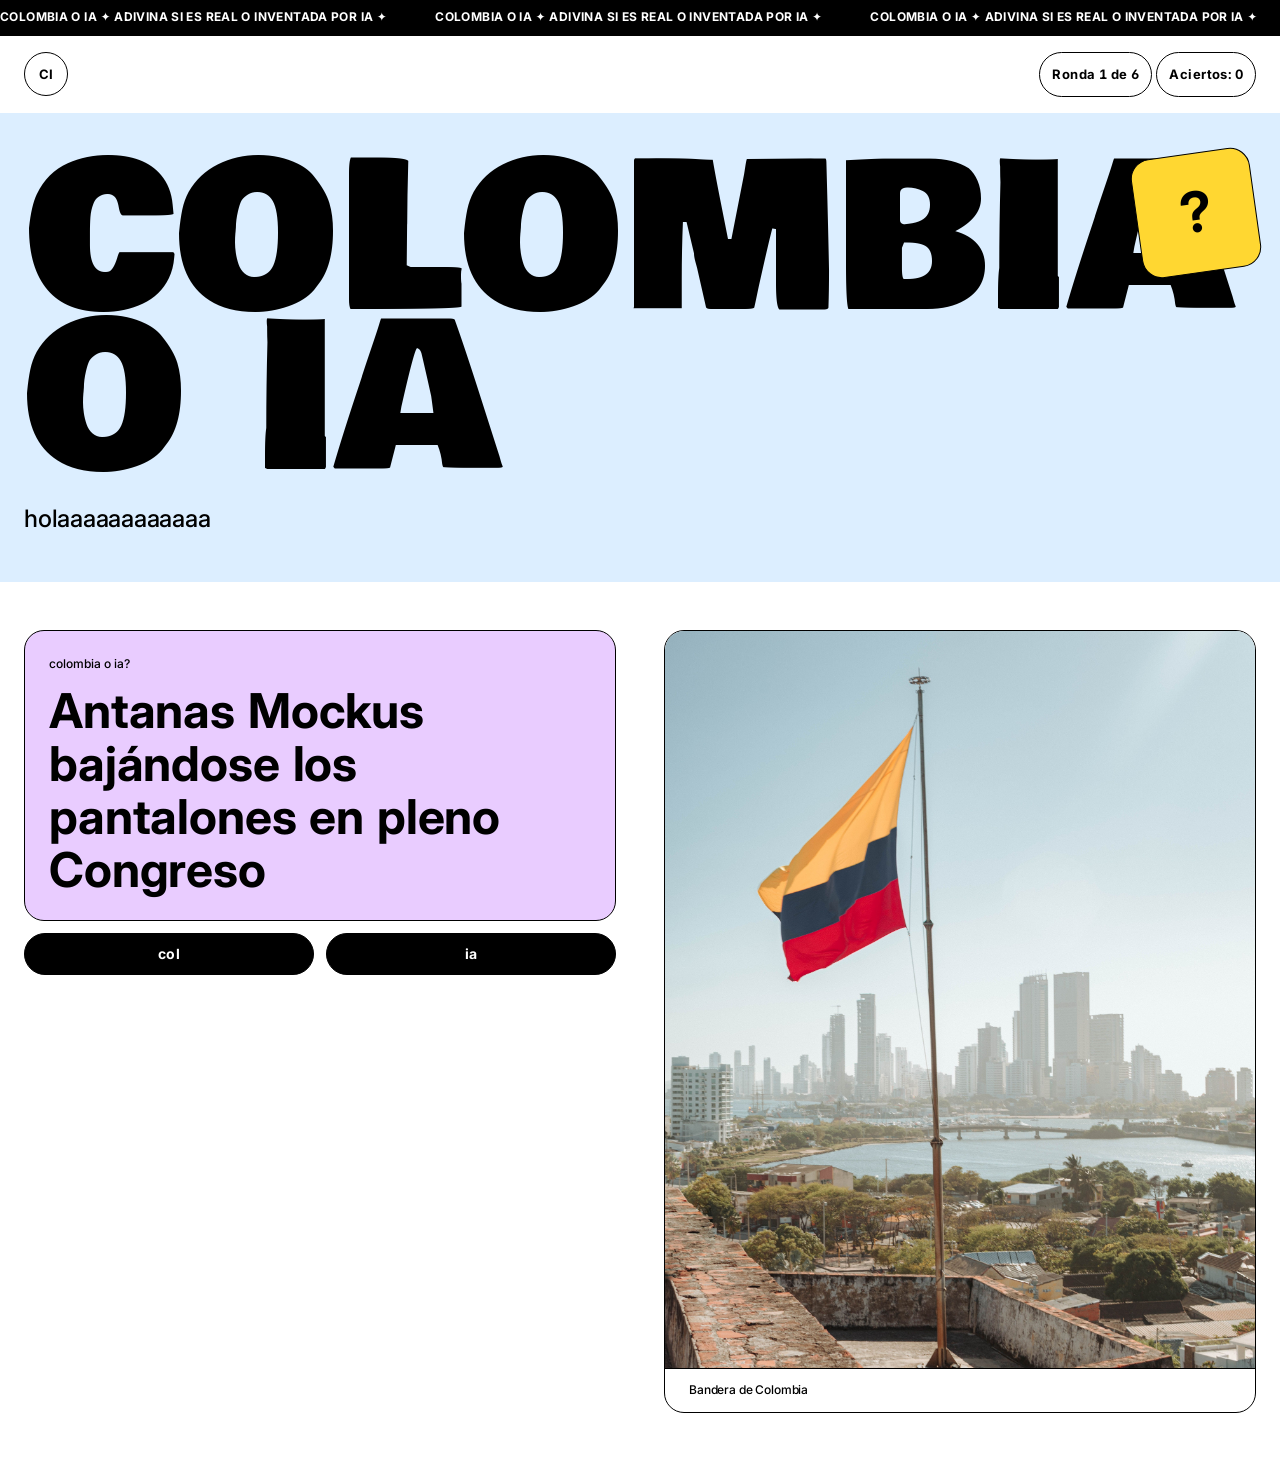
==== index.html @ ad731c67 "Install Vercel Web Analytics ## Vercel Web Analytics Implementation  Successfully configured Vercel " ====
<!DOCTYPE html>
<html lang="es">
  <head>
    <meta charset="UTF-8" />
    <meta name="viewport" content="width=device-width, initial-scale=1.0" />
    <title>Colombia o IA</title>
    <link rel="preconnect" href="https://fonts.googleapis.com" />
    <link rel="preconnect" href="https://fonts.gstatic.com" crossorigin />
    <link
      href="https://fonts.googleapis.com/css2?family=Bowlby+One&family=Inter:wght@500;700&display=swap"
      rel="stylesheet"
    />
    <link rel="stylesheet" href="styles.css" />
    <script>
      window.va = window.va || function () { (window.vaq = window.vaq || []).push(arguments); };
    </script>
    <script defer src="/_vercel/insights/script.js"></script>
  </head>
  <body>
    <div class="marquee" aria-hidden="true">
      <div class="marquee-pista">
        <span>Colombia o IA ✦ adivina si es real o inventada por IA ✦</span>
        <span>Colombia o IA ✦ adivina si es real o inventada por IA ✦</span>
        <span>Colombia o IA ✦ adivina si es real o inventada por IA ✦</span>
        <span>Colombia o IA ✦ adivina si es real o inventada por IA ✦</span>
        <span>Colombia o IA ✦ adivina si es real o inventada por IA ✦</span>
        <span>Colombia o IA ✦ adivina si es real o inventada por IA ✦</span>
        <span>Colombia o IA ✦ adivina si es real o inventada por IA ✦</span>
        <span>Colombia o IA ✦ adivina si es real o inventada por IA ✦</span>
      </div>
    </div>

    <header class="nav">
      <span class="logo" aria-hidden="true">CI</span>
      <div class="pastillas">
        <span id="ronda" class="pastilla">Ronda 1 de 6</span>
        <span id="aciertos" class="pastilla">Aciertos: 0</span>
      </div>
    </header>

    <section class="hero">
      <div class="hero-contenido">
        <span class="sticker moneda" aria-hidden="true">?</span>
        <h1 class="display">Colombia o IA</h1>
        <p class="tagline">holaaaaaaaaaaaa</p>
      </div>
    </section>

    <section class="juego">
      <div class="juego-contenido">
        <div class="columna-juego">
          <div class="tarjeta-frase" aria-live="polite">
            <p class="etiqueta">colombia o ia?</p>
            <p id="frase" class="frase"></p>
          </div>

          <div class="botones">
            <button type="button" data-respuesta="col">col</button>
            <button type="button" data-respuesta="ia">ia</button>
          </div>

          <p id="retroalimentacion" class="retroalimentacion" aria-live="polite"></p>

          <img
            class="imagen-fallo"
            src="soyunfracasado.jpg"
            alt="Personaje de dibujos animados caminando sobre un prado verde"
          />

          <button type="button" id="reiniciar" class="boton-principal" hidden>Jugar otra vez</button>
        </div>

        <figure class="tarjeta-foto">
          <img
            src="pexels-photo-15847154-4120609274.jpg"
            alt="Bandera de Colombia ondeando sobre una muralla de ladrillo, con edificios y la bahía al fondo"
            loading="lazy"
          />
          <figcaption>Bandera de Colombia</figcaption>
        </figure>
      </div>
    </section>

    <script src="game.js"></script>
  </body>
</html>
---- styles.css ----
/* Estilo según DESIGN.md (Slush): fondo pastel, pastillas con borde negro de 1px,
   tarjetas redondeadas de 20px, sin sombras ni gradientes. Display en Bowlby One
   (sustituto de Lateral 800). Texto en Inter (sustituto de Aeonik Pro). */

:root {
  --color-carbon: #000000;
  --color-paper-white: #ffffff;
  --color-sky-wash: #dceeff;
  --color-concrete-gray: #cccccc;
  --color-soft-mist: #e9e9e9;
  --color-mint-pop: #55db9c;
  --color-lavender: #e9ccff;
  --color-ember: #fb4903;
  --color-sunburst: #ffd731;

  --font-display: "Bowlby One", ui-sans-serif, system-ui, -apple-system, "Segoe UI", Roboto, sans-serif;
  --font-ui: "Inter", ui-sans-serif, system-ui, -apple-system, "Segoe UI", Roboto, sans-serif;

  --page-max-width: 1440px;
  --section-gap: 48px;
  --card-padding: 24px;
}

* {
  box-sizing: border-box;
}

body {
  margin: 0;
  font-family: var(--font-ui);
  font-weight: 500;
  font-size: 15px;
  line-height: 1.39;
  letter-spacing: -0.01em;
  color: var(--color-carbon);
  background: var(--color-paper-white);
  font-feature-settings: "ss01" on, "tnum";
}

/* ---- Marquesina ---- */

.marquee {
  overflow: hidden;
  background: var(--color-carbon);
  color: var(--color-paper-white);
  border-bottom: 1px solid var(--color-carbon);
}

.marquee-pista {
  display: inline-flex;
  white-space: nowrap;
  padding: 8px 0;
  font-size: 12px;
  font-weight: 700;
  line-height: 1.56;
  letter-spacing: 0.032em;
  text-transform: uppercase;
  animation: marquee 40s linear infinite;
}

.marquee-pista span {
  padding-right: 48px;
}

@keyframes marquee {
  from { transform: translateX(0); }
  to { transform: translateX(-50%); }
}

@media (prefers-reduced-motion: reduce) {
  .marquee-pista {
    animation: none;
  }
}

/* ---- Navegación ---- */

.nav {
  max-width: var(--page-max-width);
  margin: 0 auto;
  padding: 16px 24px;
  display: flex;
  justify-content: space-between;
  align-items: center;
  flex-wrap: wrap;
  gap: 12px;
}

.logo {
  display: grid;
  place-items: center;
  width: 44px;
  height: 44px;
  border: 1px solid var(--color-carbon);
  border-radius: 1600px;
  background: var(--color-paper-white);
  font-size: 13px;
  font-weight: 700;
  letter-spacing: 0.032em;
}

.pastillas {
  display: flex;
  flex-wrap: wrap;
  gap: 4px;
}

.pastilla {
  padding: 15px 12px;
  border: 1px solid var(--color-carbon);
  border-radius: 1600px;
  background: var(--color-paper-white);
  font-size: 13px;
  font-weight: 700;
  line-height: 1;
  letter-spacing: 0.032em;
}

/* ---- Hero ---- */

.hero {
  background: var(--color-sky-wash);
  padding: var(--section-gap) 24px;
}

.hero-contenido {
  position: relative;
  max-width: var(--page-max-width);
  margin: 0 auto;
}

.display {
  margin: 0;
  font-family: var(--font-display);
  font-weight: 400;
  font-size: clamp(64px, 16vw, 200px);
  line-height: 0.8;
  text-transform: uppercase;
  overflow-wrap: anywhere;
}

.tagline {
  margin: 24px 0 0;
  font-size: 24px;
  font-weight: 500;
  line-height: 1.2;
  letter-spacing: -0.01em;
}

/* Sticker: forma plana con borde negro de 1px */
.sticker {
  position: absolute;
  display: grid;
  place-items: center;
  border: 1px solid var(--color-carbon);
  border-radius: 20px;
  font-weight: 700;
}

.moneda {
  top: -8px;
  right: 0;
  width: 120px;
  height: 120px;
  background: var(--color-sunburst);
  font-size: 56px;
  transform: rotate(-8deg);
}

/* ---- Juego ---- */

.juego {
  background: var(--color-paper-white);
  padding: var(--section-gap) 24px;
}

.juego-contenido {
  max-width: var(--page-max-width);
  margin: 0 auto;
  display: grid;
  grid-template-columns: minmax(0, 1fr) minmax(0, 1fr);
  gap: var(--section-gap);
  align-items: start;
}

.columna-juego {
  display: flex;
  flex-direction: column;
  gap: 12px;
}

.tarjeta-frase {
  display: flex;
  flex-direction: column;
  justify-content: space-between;
  gap: 12px;
  min-height: 260px;
  padding: var(--card-padding);
  border: 1px solid var(--color-carbon);
  border-radius: 20px;
  background: var(--color-lavender);
}

.etiqueta {
  margin: 0;
  font-size: 12px;
  font-weight: 500;
  line-height: 1.56;
  letter-spacing: -0.01px;
}

.frase {
  margin: 0;
  font-size: clamp(30px, 4vw, 48px);
  font-weight: 700;
  line-height: 1.1;
  overflow-wrap: anywhere;
}

/* ---- Botones ---- */

.botones {
  display: flex;
  gap: 12px;
}

.botones button,
.boton-principal {
  flex: 1;
  padding: 10px 12px;
  border: 1px solid var(--color-carbon);
  border-radius: 1600px;
  background: var(--color-carbon);
  color: var(--color-paper-white);
  font: inherit;
  font-size: 14px;
  font-weight: 700;
  letter-spacing: 0.032em;
  cursor: pointer;
}

.botones button:hover:not(:disabled),
.boton-principal:hover {
  background: var(--color-paper-white);
  color: var(--color-carbon);
}

.botones button:disabled {
  background: var(--color-soft-mist);
  color: var(--color-carbon);
  cursor: not-allowed;
}

.botones button:focus-visible,
.boton-principal:focus-visible {
  outline: 2px solid var(--color-carbon);
  outline-offset: 3px;
}

/* ---- Retroalimentación: chips decorativos (sin verde como estado de éxito) ---- */

.retroalimentacion {
  align-self: center;
  margin: 0;
  padding: 12px 24px;
  border: 1px solid var(--color-carbon);
  border-radius: 1600px;
  font-size: 24px;
  font-weight: 700;
  line-height: 1.2;
  letter-spacing: 0.032em;
  text-align: center;
  overflow-wrap: anywhere;
}

.retroalimentacion:empty {
  display: none;
}

.retroalimentacion.ok {
  background: var(--color-mint-pop);
}

.retroalimentacion.ok::before {
  content: "✓ ";
}

.retroalimentacion.mal {
  background: var(--color-ember);
}

/* La imagen aparece debajo del texto solo cuando la respuesta es incorrecta */
.imagen-fallo {
  display: none;
  width: 100%;
  aspect-ratio: 16 / 9;
  object-fit: cover;
  border: 1px solid var(--color-carbon);
  border-radius: 20px;
}

.retroalimentacion.mal ~ .imagen-fallo {
  display: block;
}

.boton-principal {
  width: 100%;
  margin-top: 12px;
}

.boton-principal[hidden] {
  display: none;
}

/* ---- Foto ---- */

.tarjeta-foto {
  margin: 0;
  border: 1px solid var(--color-carbon);
  border-radius: 20px;
  overflow: hidden;
  background: var(--color-paper-white);
}

.tarjeta-foto img {
  display: block;
  width: 100%;
  aspect-ratio: 4 / 5;
  object-fit: cover;
  object-position: center 35%;
}

.tarjeta-foto figcaption {
  padding: 12px 24px;
  border-top: 1px solid var(--color-carbon);
  font-size: 12px;
  font-weight: 500;
  line-height: 1.56;
}

/* ---- Responsive ---- */

@media (max-width: 900px) {
  .juego-contenido {
    grid-template-columns: minmax(0, 1fr);
  }

  .tarjeta-foto img {
    aspect-ratio: 3 / 2;
  }
}

@media (max-width: 640px) {
  .moneda {
    width: 72px;
    height: 72px;
    font-size: 32px;
  }

  .tagline {
    font-size: 19px;
  }

  .botones {
    flex-direction: column;
  }
}
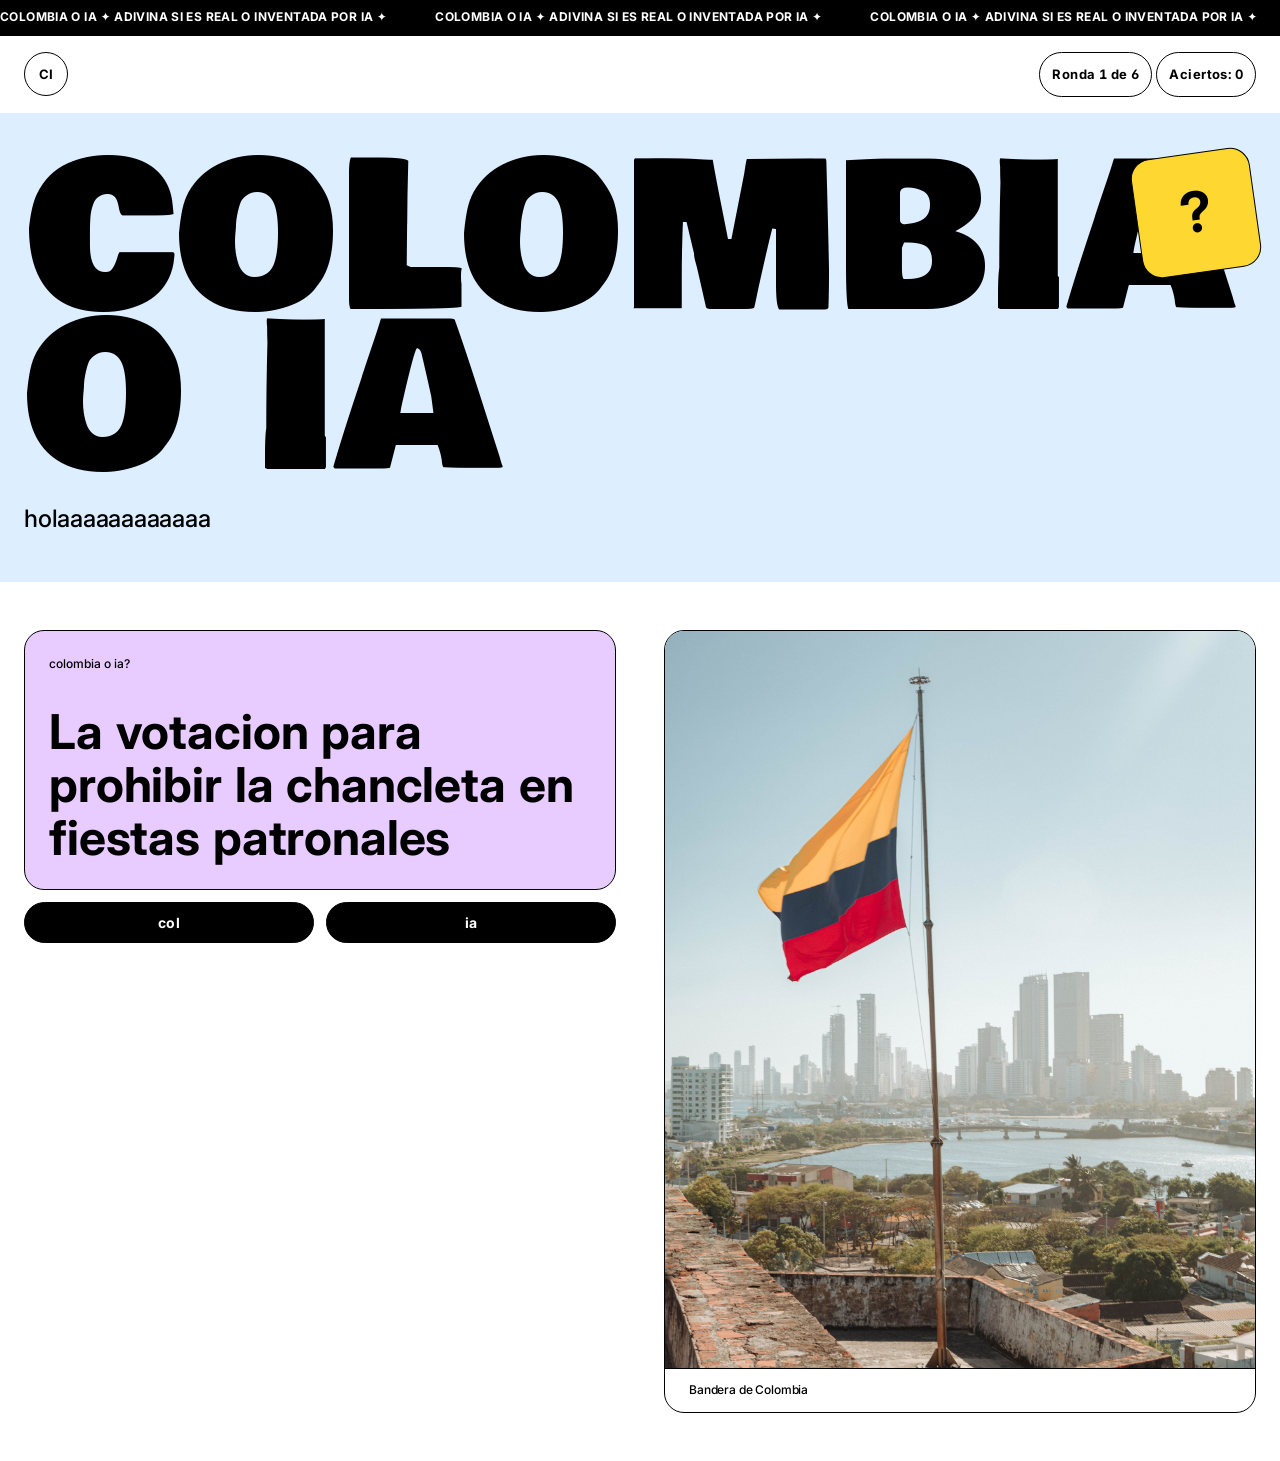
==== commit 024e8200: "Install Vercel Web Analytics Implemented Vercel Web Analytics Configuration ========================" ====
--- a/index.html
+++ b/index.html
@@ -14,7 +14,7 @@
     <script>
       window.va = window.va || function () { (window.vaq = window.vaq || []).push(arguments); };
     </script>
-    <script defer src="/_vercel/insights/script.js"></script>
+    <script defer src="https://cdn.vercel-insights.com/v1/script.js"></script>
   </head>
   <body>
     <div class="marquee" aria-hidden="true">
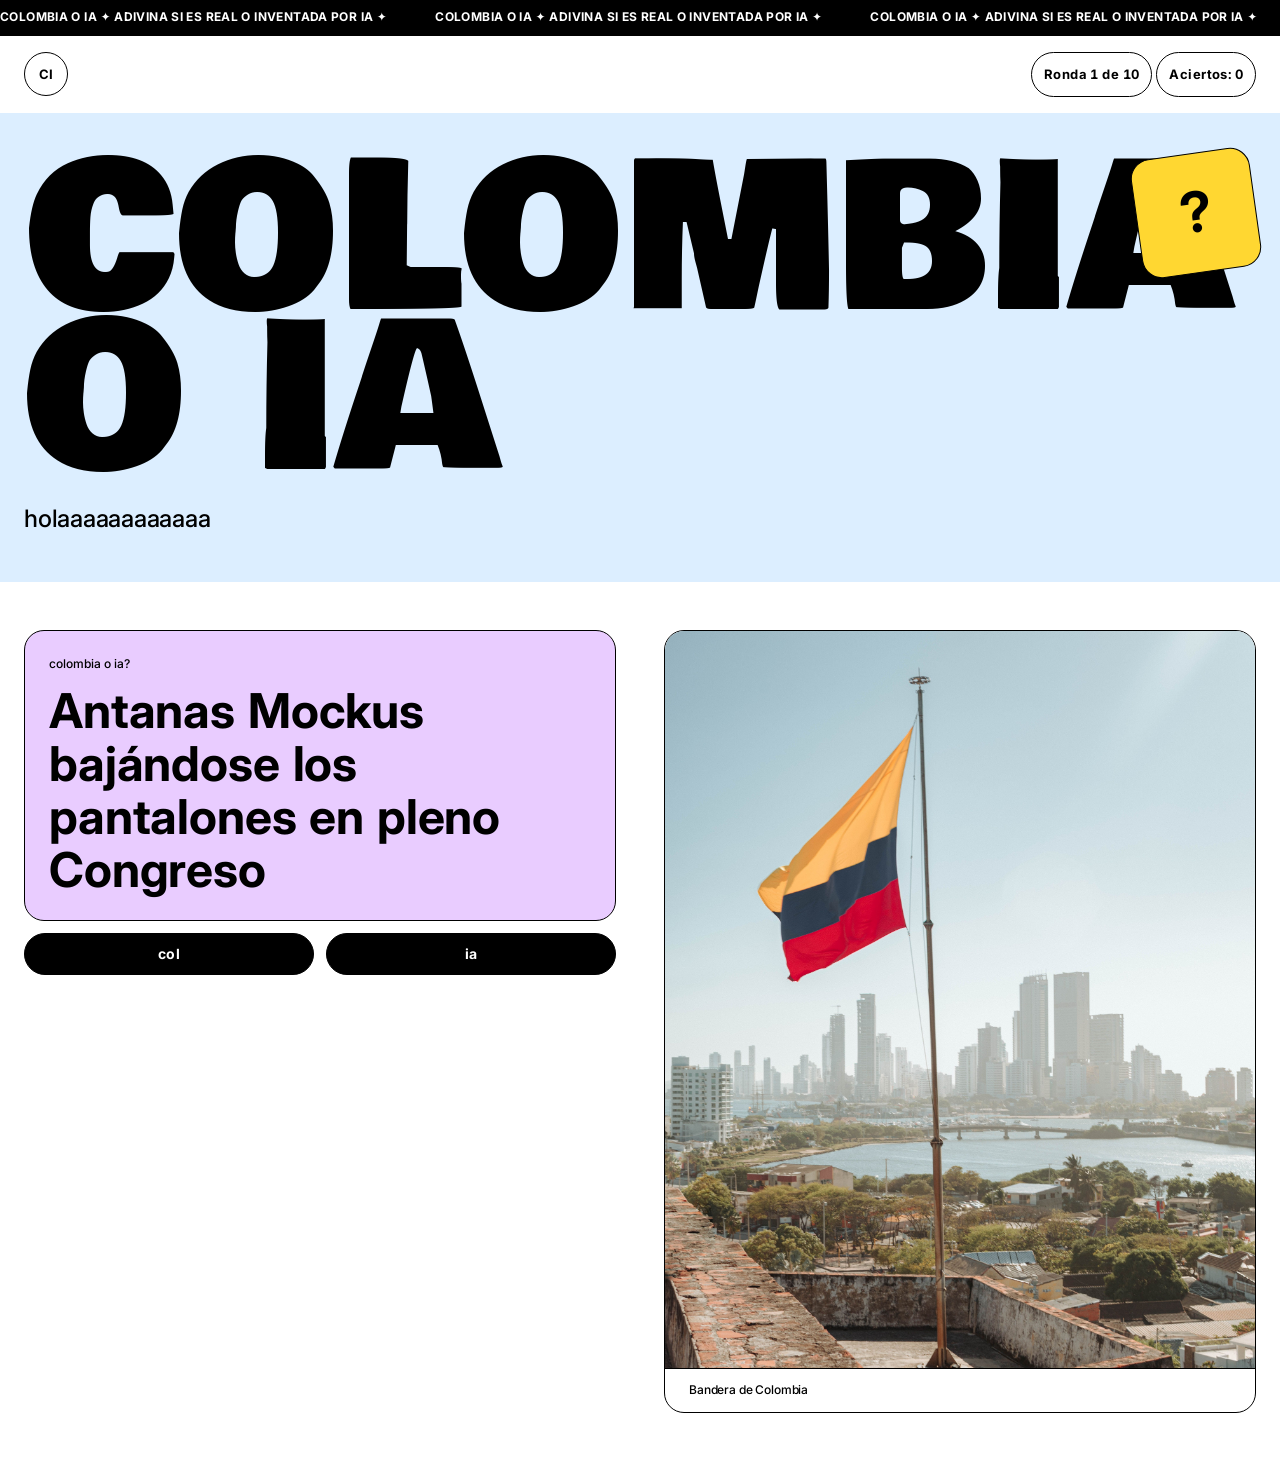
==== commit a26dd6a2: "agregar imagen para respuestas correctas" ====
--- a/index.html
+++ b/index.html
@@ -14,7 +14,7 @@
     <script>
       window.va = window.va || function () { (window.vaq = window.vaq || []).push(arguments); };
     </script>
-    <script defer src="https://cdn.vercel-insights.com/v1/script.js"></script>
+    <script defer src="/_vercel/insights/script.js"></script>
   </head>
   <body>
     <div class="marquee" aria-hidden="true">
@@ -66,6 +66,11 @@
             src="soyunfracasado.jpg"
             alt="Personaje de dibujos animados caminando sobre un prado verde"
           />
+          <img 
+            class="imagen-acierto"
+            src="bravo.jpg"
+            alt="Cuphead bravo cartel"
+            />
 
           <button type="button" id="reiniciar" class="boton-principal" hidden>Jugar otra vez</button>
         </div>
--- a/styles.css
+++ b/styles.css
@@ -290,7 +290,8 @@
 }
 
 /* La imagen aparece debajo del texto solo cuando la respuesta es incorrecta */
-.imagen-fallo {
+.imagen-fallo,
+.imagen-acierto {
   display: none;
   width: 100%;
   aspect-ratio: 16 / 9;
@@ -299,7 +300,8 @@
   border-radius: 20px;
 }
 
-.retroalimentacion.mal ~ .imagen-fallo {
+.retroalimentacion.mal ~ .imagen-fallo,
+.retroalimentacion.ok ~ .imagen-acierto {
   display: block;
 }
 
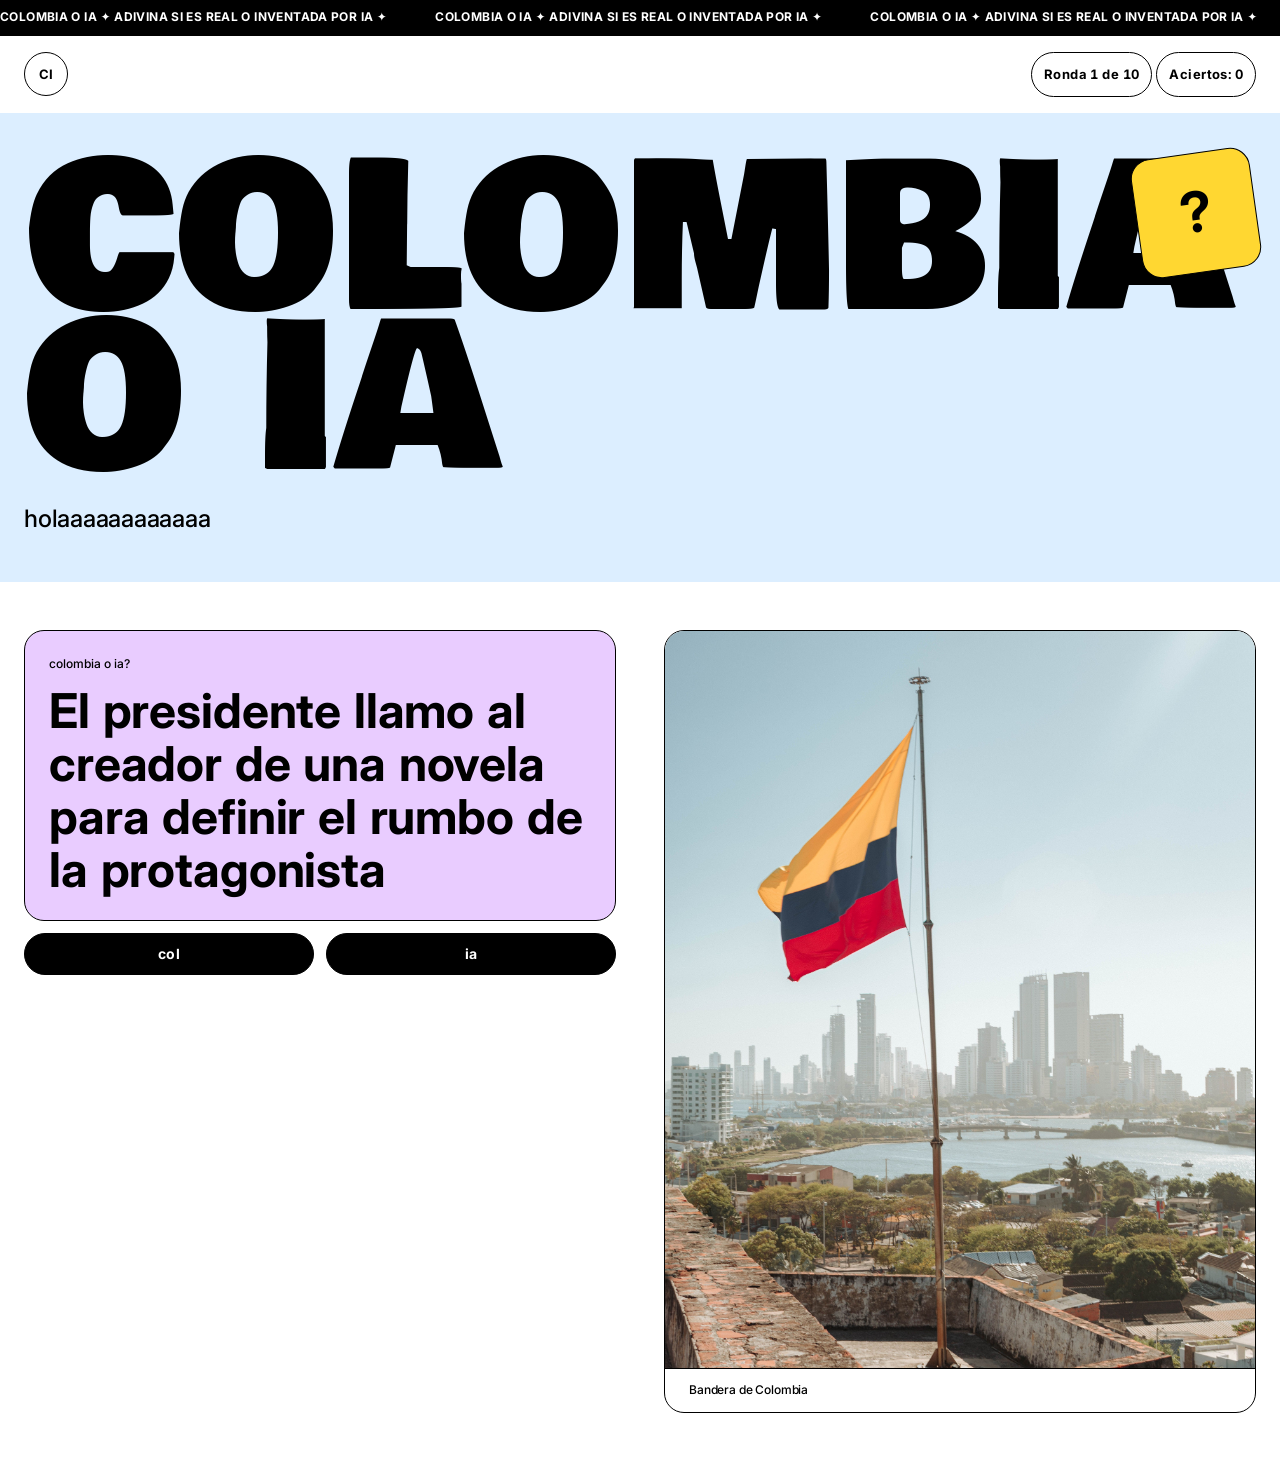
==== commit 28b673f4: "SEO executing" ====
--- a/index.html
+++ b/index.html
@@ -4,6 +4,40 @@
     <meta charset="UTF-8" />
     <meta name="viewport" content="width=device-width, initial-scale=1.0" />
     <title>Colombia o IA</title>
+    <meta
+      name="description"
+      content="Juego de trivia sobre Colombia: lee una frase y adivina si es real o si la inventó una inteligencia artificial.
+6 rondas, ¿cuántas aciertas?"
+    />
+    <meta name="robots" content="index, follow" />
+    <link rel="canonical" href="https://colombia-o-ia.vercel.app/" />
+
+    <meta property="og:type" content="website" />
+    <meta property="og:site_name" content="Colombia o IA" />
+    <meta property="og:title" content="Colombia o IA: adivina si es real o inventado por IA" />
+    <meta
+      property="og:description"
+      content="Lee una frase sobre Colombia y adivina si es real o si la inventó una IA. 6 rondas."
+    />
+    <meta property="og:url" content="https://colombia-o-ia.vercel.app/" />
+    <meta property="og:image" content="https://colombia-o-ia.vercel.app/bravo.jpg" />
+    <meta property="og:locale" content="es_CO" />
+    <meta name="twitter:card" content="summary_large_image" />
+
+    <script type="application/ld+json">
+      {
+        "@context": "https://schema.org",
+        "@type": "WebApplication",
+        "name": "Colombia o IA",
+        "description": "Juego de trivia sobre Colombia: adivina si cada frase es real o fue inventada por una inteligencia arti
+ficial.",
+        "url": "https://colombia-o-ia.vercel.app/",
+        "applicationCategory": "GameApplication",
+        "operatingSystem": "Any",
+        "inLanguage": "es",
+        "offers": { "@type": "Offer", "price": "0", "priceCurrency": "COP" }
+      }
+    </script>
     <link rel="preconnect" href="https://fonts.googleapis.com" />
     <link rel="preconnect" href="https://fonts.gstatic.com" crossorigin />
     <link
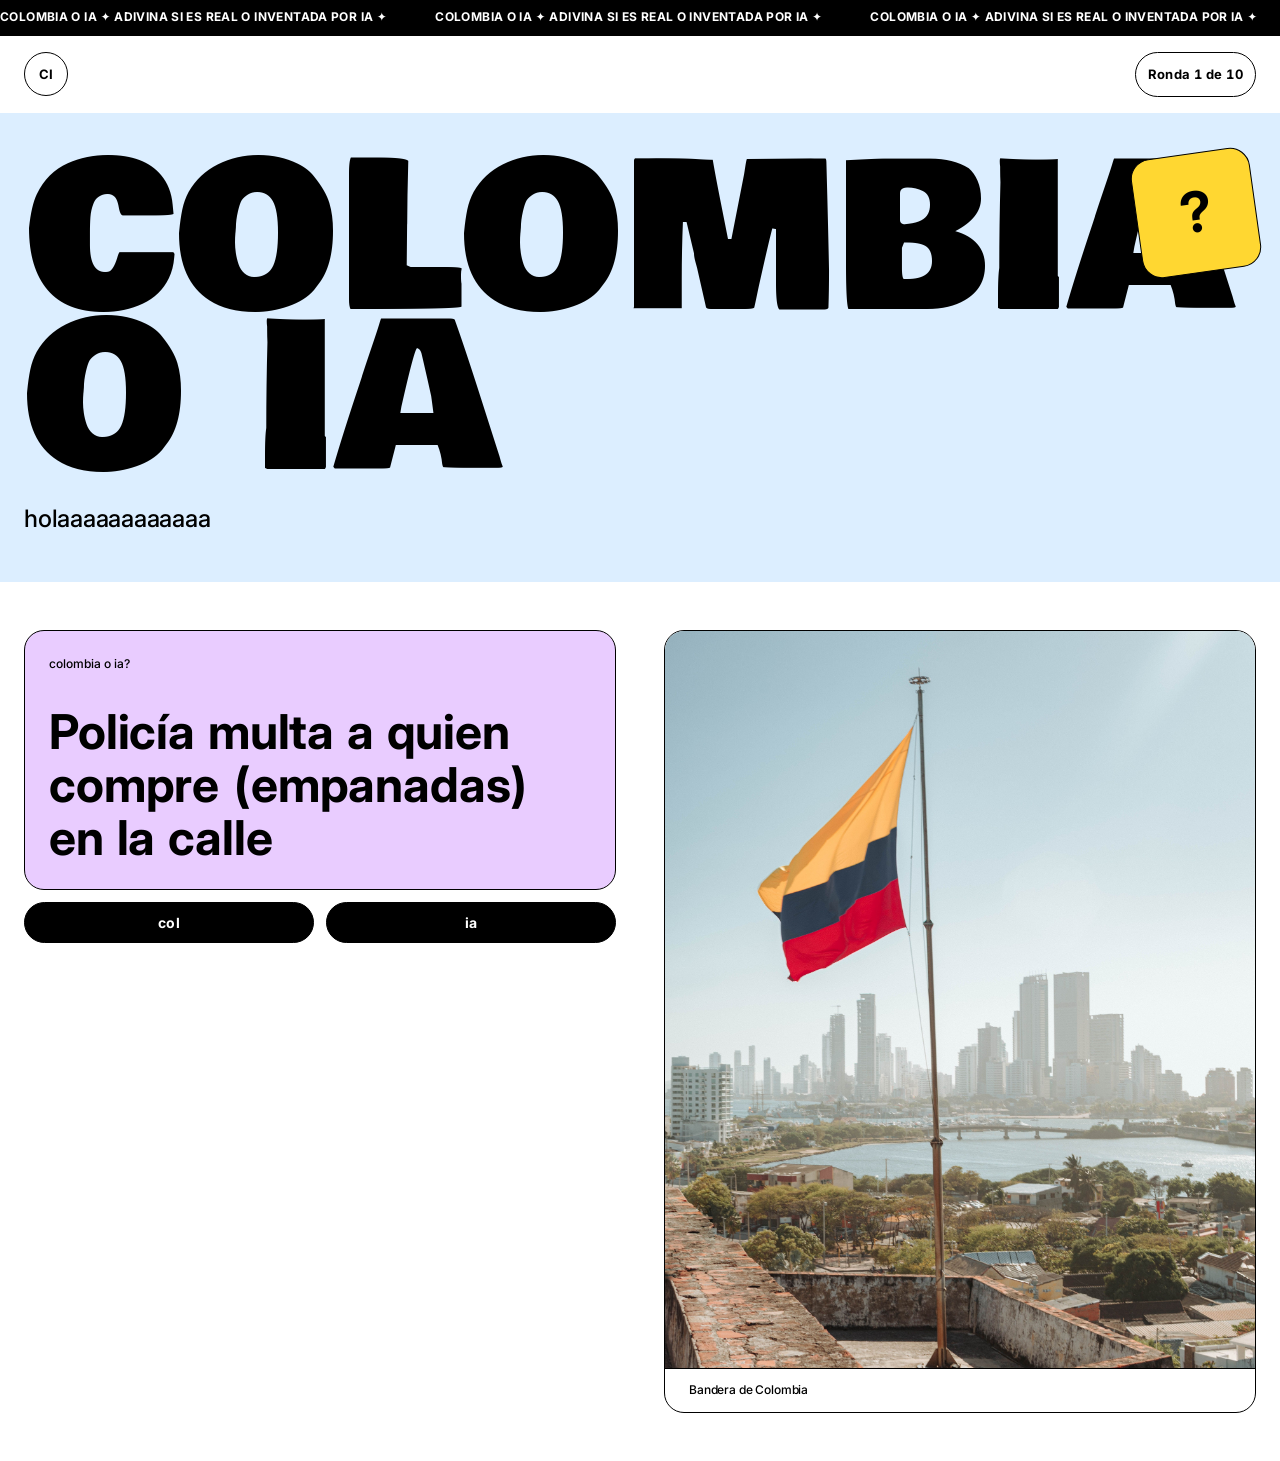
==== commit 50457630: "quitar el contador de Aciertos" ====
--- a/index.html
+++ b/index.html
@@ -68,7 +68,7 @@
       <span class="logo" aria-hidden="true">CI</span>
       <div class="pastillas">
         <span id="ronda" class="pastilla">Ronda 1 de 6</span>
-        <span id="aciertos" class="pastilla">Aciertos: 0</span>
+         <!-- <span id="aciertos" class="pastilla">Aciertos: 0</span> -->
       </div>
     </header>
 
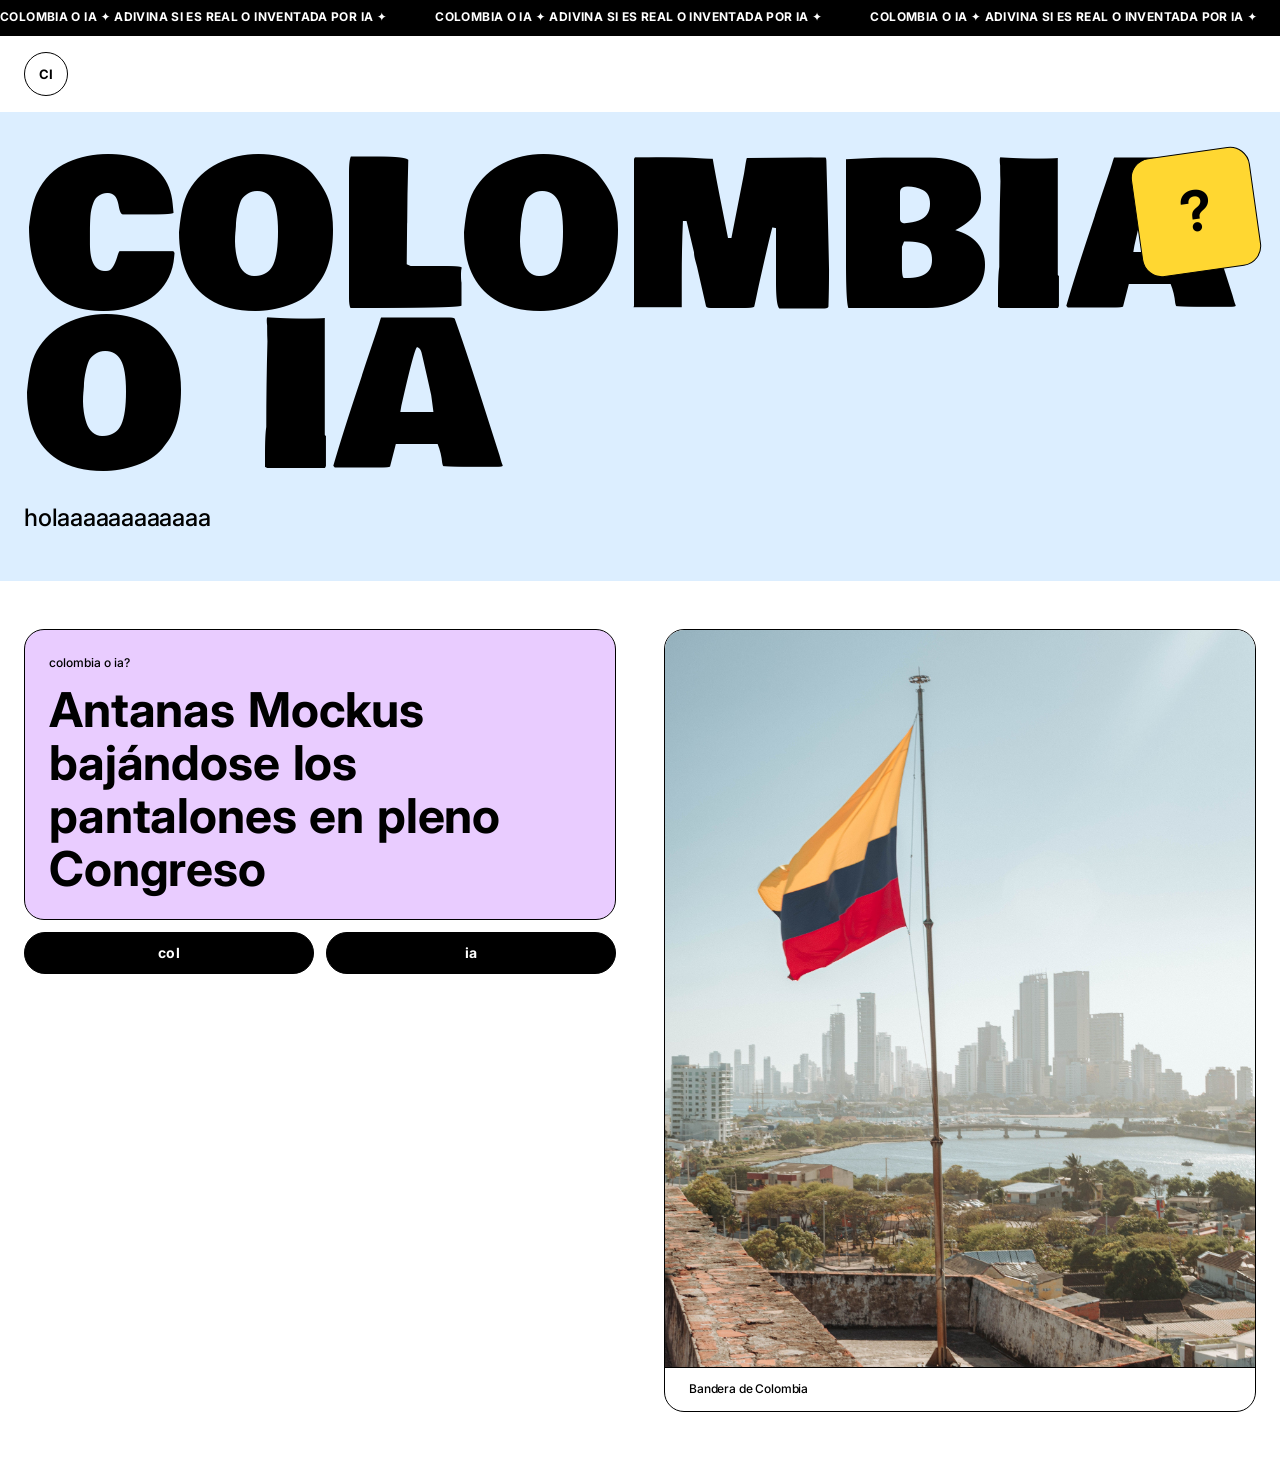
==== commit dcd839bd: "eliminar ui rondas" ====
--- a/index.html
+++ b/index.html
@@ -67,8 +67,8 @@
     <header class="nav">
       <span class="logo" aria-hidden="true">CI</span>
       <div class="pastillas">
-        <span id="ronda" class="pastilla">Ronda 1 de 6</span>
-         <!-- <span id="aciertos" class="pastilla">Aciertos: 0</span> -->
+        <!--<span id="ronda" class="pastilla">Ronda 1 de 6</span>
+          <span id="aciertos" class="pastilla">Aciertos: 0</span> -->
       </div>
     </header>
 
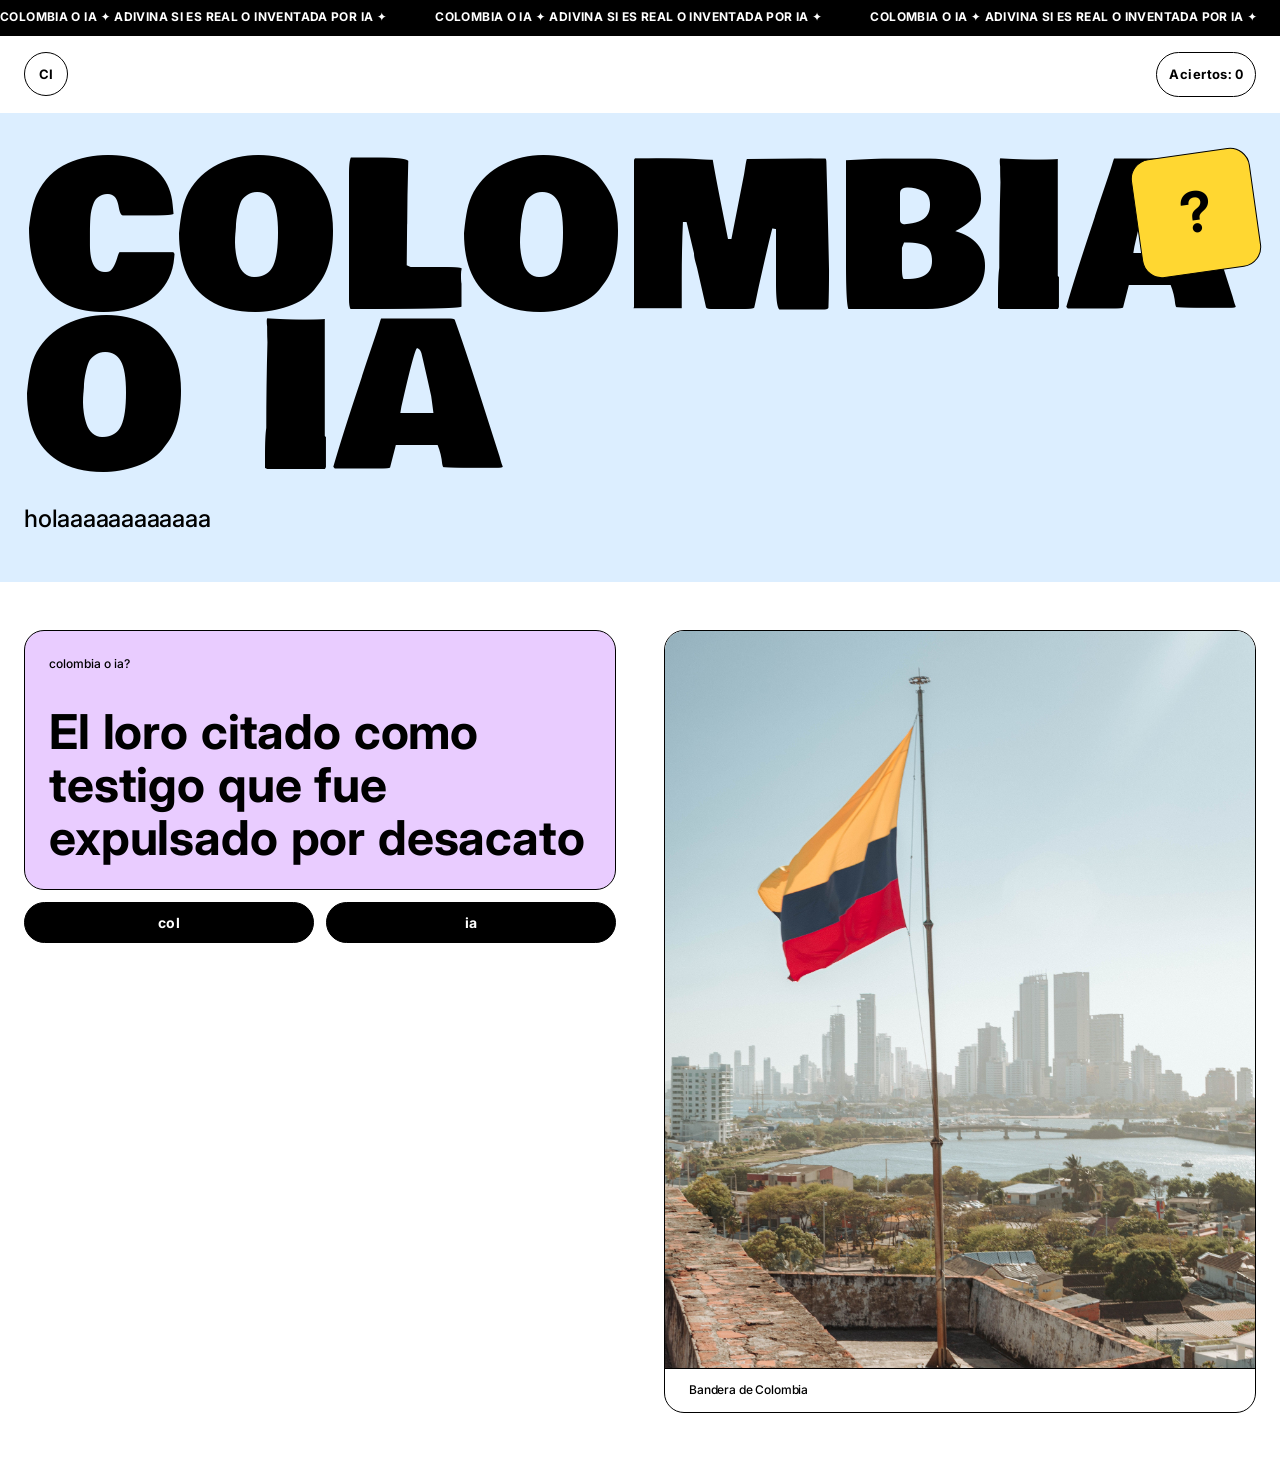
==== commit f96b25fd: "adicion de aciertos" ====
--- a/index.html
+++ b/index.html
@@ -67,8 +67,8 @@
     <header class="nav">
       <span class="logo" aria-hidden="true">CI</span>
       <div class="pastillas">
-        <!--<span id="ronda" class="pastilla">Ronda 1 de 6</span>
-          <span id="aciertos" class="pastilla">Aciertos: 0</span> -->
+        <!--<span id="ronda" class="pastilla">Ronda 1 de 6</span> -->
+          <span id="aciertos" class="pastilla">Aciertos: 0</span> 
       </div>
     </header>
 
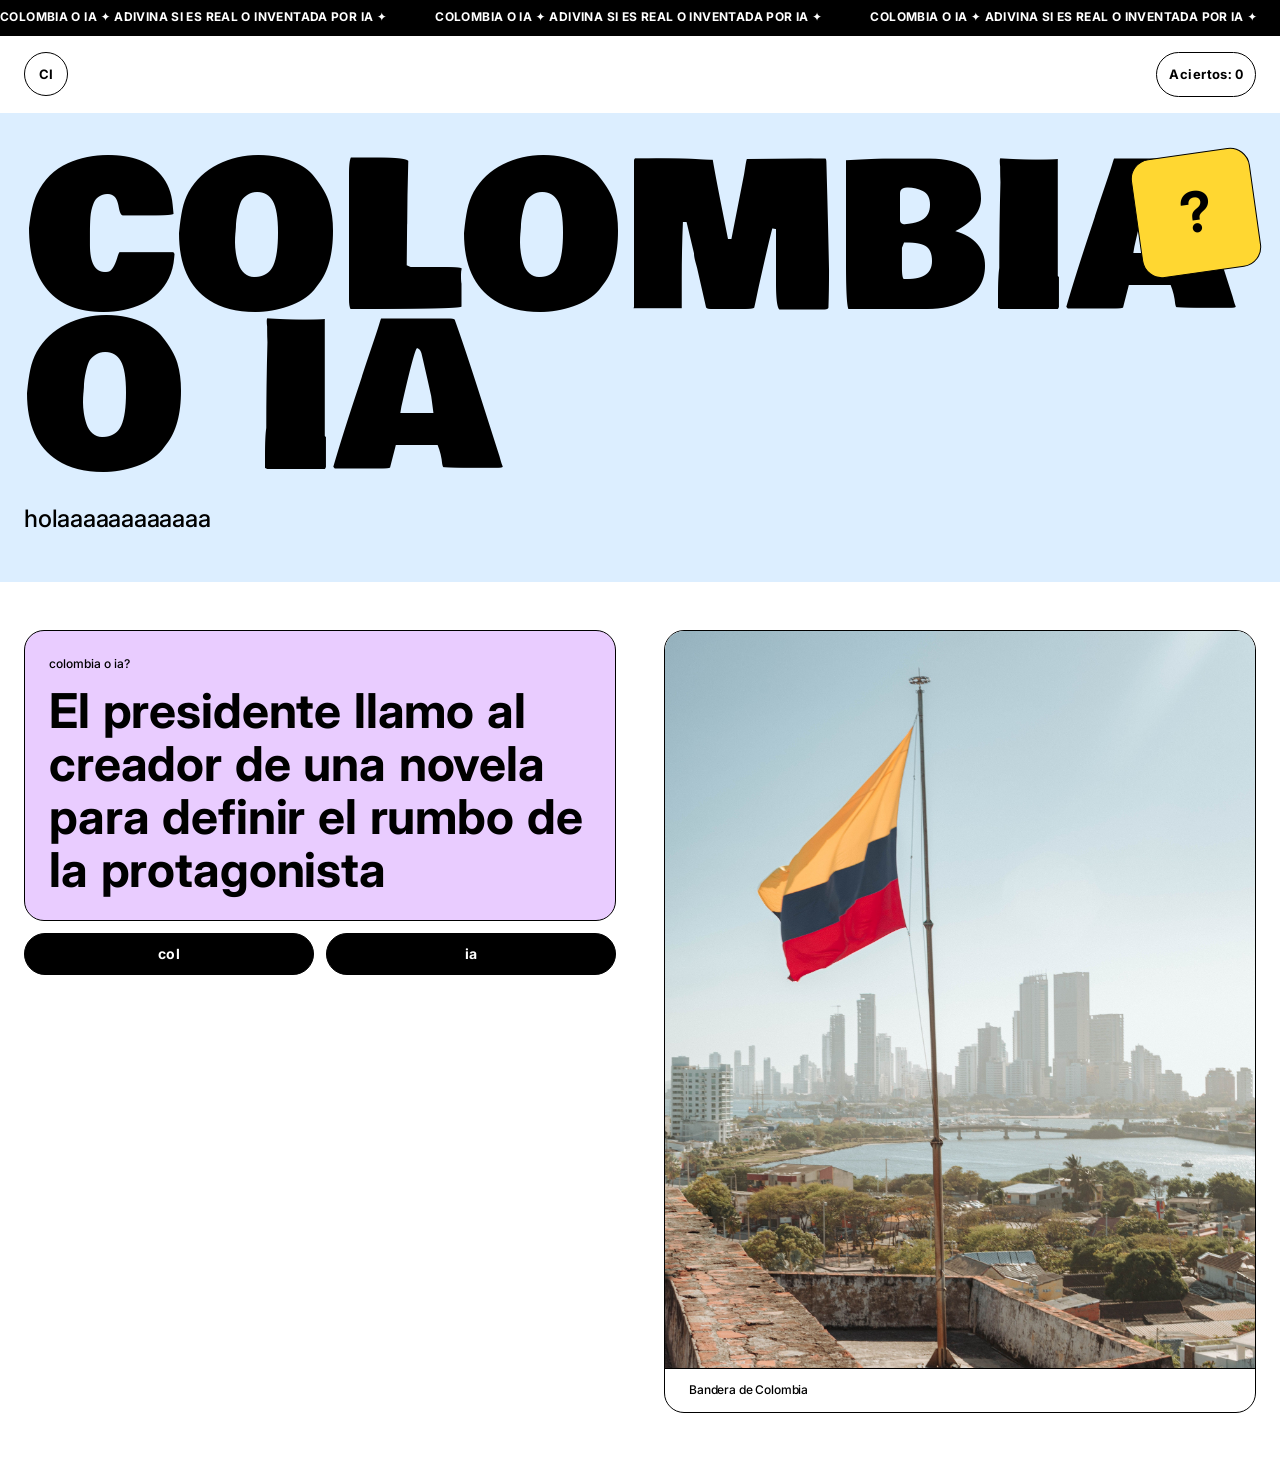
==== commit 19db42ca: "add google analytics" ====
--- a/index.html
+++ b/index.html
@@ -3,6 +3,16 @@
   <head>
     <meta charset="UTF-8" />
     <meta name="viewport" content="width=device-width, initial-scale=1.0" />
+    <!-- Google tag (gtag.js) -->
+<script async src="https://www.googletagmanager.com/gtag/js?id=G-FK3B1VW52V"></script>
+<script>
+  window.dataLayer = window.dataLayer || [];
+  function gtag(){dataLayer.push(arguments);}
+  gtag('js', new Date());
+
+  gtag('config', 'G-FK3B1VW52V');
+</script>
+
     <title>Colombia o IA</title>
     <meta
       name="description"
